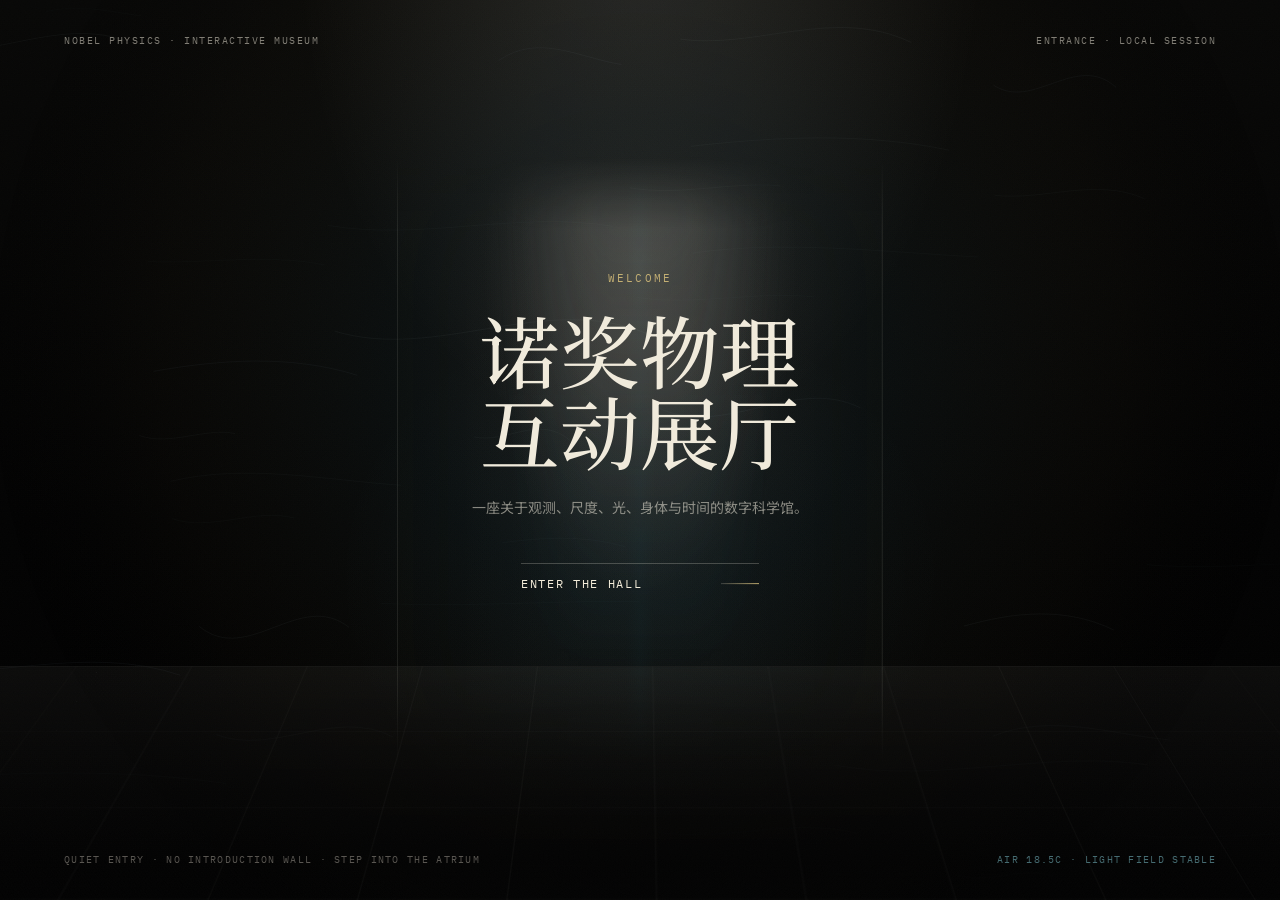
==== prototype/index.html @ 1309687f "Polish museum entrance and hall navigation" ====
<!doctype html>
<html lang="zh-CN">
<head>
  <meta charset="utf-8" />
  <meta name="viewport" content="width=device-width, initial-scale=1" />
  <title>诺奖物理互动展厅 · 入口</title>
  <link rel="icon" href="data:image/svg+xml,%3Csvg xmlns='http://www.w3.org/2000/svg' viewBox='0 0 64 64'%3E%3Crect width='64' height='64' fill='%23020202'/%3E%3Cpath d='M20 52V12h24v40' fill='none' stroke='%23d8c07a' stroke-width='3'/%3E%3Cpath d='M28 52V24h8v28' fill='none' stroke='%238fddea' stroke-width='2'/%3E%3C/svg%3E">
  <link rel="preconnect" href="https://fonts.googleapis.com">
  <link rel="preconnect" href="https://fonts.gstatic.com" crossorigin>
  <link href="https://fonts.googleapis.com/css2?family=IBM+Plex+Mono:wght@400;500;600&family=Noto+Serif+SC:wght@500;700&family=Noto+Sans+SC:wght@400;500;700&display=swap" rel="stylesheet">
  <style>
    :root {
      --bg: #020202;
      --ink: #f0eadb;
      --muted: rgba(240,234,219,.52);
      --gold: #d8c07a;
      --cyan: #8fddea;
      --mono: "IBM Plex Mono", monospace;
      --serif: "Noto Serif SC", serif;
      --sans: "Noto Sans SC", sans-serif;
    }
    * { box-sizing: border-box; }
    html, body { margin: 0; min-height: 100%; background: var(--bg); color: var(--ink); }
    body { font-family: var(--sans); overflow: hidden; }
    a { color: inherit; text-decoration: none; }
    .entrance {
      position: relative;
      width: 100vw;
      height: 100vh;
      min-width: 1024px;
      min-height: 680px;
      overflow: hidden;
      isolation: isolate;
      background:
        radial-gradient(ellipse at 50% -8%, rgba(238,233,220,.12), transparent 38%),
        radial-gradient(ellipse at 50% 64%, rgba(143,221,234,.045), transparent 34%),
        linear-gradient(180deg, #070706 0%, #020202 58%, #000 100%);
    }
    canvas {
      position: absolute;
      inset: 0;
      z-index: 1;
      width: 100%;
      height: 100%;
    }
    .architecture {
      position: absolute;
      inset: 0;
      z-index: 2;
      pointer-events: none;
      perspective: 1400px;
    }
    .threshold {
      position: absolute;
      left: 50%;
      top: 50%;
      width: min(38vw, 520px);
      height: min(68vh, 650px);
      transform: translate(-50%, -48%);
      border-left: 1px solid rgba(238,233,220,.12);
      border-right: 1px solid rgba(238,233,220,.12);
      background:
        linear-gradient(90deg, transparent, rgba(238,233,220,.018) 47%, rgba(143,221,234,.035) 50%, rgba(238,233,220,.018) 53%, transparent),
        radial-gradient(ellipse at 50% 18%, rgba(238,233,220,.13), transparent 46%);
      box-shadow:
        inset 0 0 120px rgba(238,233,220,.018),
        0 0 180px rgba(143,221,234,.040);
      mask-image: linear-gradient(180deg, transparent, #000 12%, #000 88%, transparent);
    }
    .threshold::before {
      content: "";
      position: absolute;
      left: 50%;
      top: 0;
      width: 38%;
      height: 100%;
      transform: translateX(-50%);
      background: linear-gradient(180deg, rgba(238,233,220,.14), rgba(143,221,234,.050) 46%, transparent 88%);
      filter: blur(32px);
      opacity: .76;
      animation: coolAir 7s ease-in-out infinite alternate;
    }
    .floor {
      position: absolute;
      left: -12vw;
      right: -12vw;
      bottom: -28vh;
      height: 54vh;
      transform: rotateX(68deg);
      transform-origin: 50% 0;
      border-top: 1px solid rgba(238,233,220,.07);
      background: linear-gradient(180deg, rgba(238,233,220,.045), rgba(2,2,2,.82) 62%);
    }
    .floor::before {
      content: "";
      position: absolute;
      inset: 0;
      background-image:
        linear-gradient(90deg, rgba(238,233,220,.04) 1px, transparent 1px),
        linear-gradient(rgba(238,233,220,.026) 1px, transparent 1px);
      background-size: 9vw 9vw;
      mask-image: linear-gradient(90deg, transparent, #000 24%, #000 76%, transparent);
    }
    .grain {
      position: absolute;
      inset: 0;
      z-index: 30;
      opacity: .07;
      pointer-events: none;
      mix-blend-mode: screen;
      background-image: url("data:image/svg+xml,%3Csvg xmlns='http://www.w3.org/2000/svg' width='180' height='180'%3E%3Cfilter id='n'%3E%3CfeTurbulence type='fractalNoise' baseFrequency='.82' numOctaves='3' stitchTiles='stitch'/%3E%3C/filter%3E%3Crect width='180' height='180' filter='url(%23n)' opacity='.25'/%3E%3C/svg%3E");
    }
    .topline {
      position: absolute;
      left: clamp(44px, 5vw, 84px);
      right: clamp(44px, 5vw, 84px);
      top: 34px;
      z-index: 8;
      display: flex;
      justify-content: space-between;
      color: rgba(240,234,219,.52);
      font-family: var(--mono);
      font-size: 10px;
      letter-spacing: .15em;
    }
    .identity {
      position: absolute;
      z-index: 8;
      left: 50%;
      top: 48%;
      width: min(680px, 58vw);
      transform: translate(-50%, -50%);
      text-align: center;
    }
    .kicker {
      color: rgba(216,192,122,.86);
      font-family: var(--mono);
      font-size: 11px;
      letter-spacing: .20em;
      margin-bottom: 24px;
    }
    h1 {
      margin: 0;
      font-family: var(--serif);
      font-weight: 500;
      font-size: clamp(52px, 6.2vw, 96px);
      line-height: 1.02;
      letter-spacing: .01em;
      text-wrap: pretty;
    }
    .identity p {
      width: min(420px, 100%);
      margin: 24px auto 0;
      color: rgba(240,234,219,.54);
      font-size: 14px;
      line-height: 1.85;
      text-wrap: pretty;
    }
    .enter {
      display: inline-grid;
      grid-template-columns: 1fr auto;
      align-items: center;
      gap: 20px;
      margin-top: 42px;
      padding: 12px 0 0;
      min-width: 238px;
      border-top: 1px solid rgba(238,233,220,.24);
      color: #f4edda;
      font-family: var(--mono);
      font-size: 12px;
      letter-spacing: .14em;
      text-align: left;
      transition: border-color .28s, transform .28s cubic-bezier(.16,1,.3,1), color .28s;
    }
    .enter i {
      width: 38px;
      height: 1px;
      background: linear-gradient(90deg, rgba(238,233,220,.20), rgba(216,192,122,.86));
      transform-origin: 100% 50%;
      transition: transform .28s cubic-bezier(.16,1,.3,1);
    }
    .enter:hover {
      color: #fff7df;
      border-color: rgba(216,192,122,.60);
      transform: translateY(-2px);
    }
    .enter:hover i { transform: scaleX(1.45); }
    .caption {
      position: absolute;
      left: clamp(44px, 5vw, 84px);
      bottom: 34px;
      z-index: 8;
      color: rgba(240,234,219,.36);
      font-family: var(--mono);
      font-size: 10px;
      letter-spacing: .13em;
    }
    .temperature {
      position: absolute;
      right: clamp(44px, 5vw, 84px);
      bottom: 34px;
      z-index: 8;
      color: rgba(143,221,234,.48);
      font-family: var(--mono);
      font-size: 10px;
      letter-spacing: .13em;
    }
    .veil {
      position: fixed;
      inset: 0;
      z-index: 100;
      pointer-events: none;
      opacity: 0;
      background: #000;
    }
    .veil.active { opacity: 1; animation: enterVeil .86s cubic-bezier(.76,0,.24,1) forwards; }
    .veil::before {
      content: "";
      position: absolute;
      left: 50%;
      top: 50%;
      width: min(24vw, 320px);
      height: 72vh;
      transform: translate(-50%, -50%) scaleX(.22);
      background: radial-gradient(ellipse at center, rgba(238,233,220,.34), rgba(143,221,234,.10) 42%, transparent 72%);
      filter: blur(18px);
      opacity: 0;
    }
    .veil.active::before { animation: doorOpen .82s cubic-bezier(.16,1,.3,1) forwards; }
    .entrance.is-leaving .identity,
    .entrance.is-leaving .topline,
    .entrance.is-leaving .caption,
    .entrance.is-leaving .temperature { opacity: 0; transition: opacity .52s ease; }
    .entrance.is-leaving .threshold { transform: translate(-50%, -48%) scale(1.08); transition: transform .86s cubic-bezier(.16,1,.3,1); }
    @keyframes coolAir {
      from { opacity: .46; transform: translateX(-50%) scaleX(.82); }
      to { opacity: .82; transform: translateX(-50%) scaleX(1.10); }
    }
    @keyframes doorOpen {
      0% { opacity: 0; transform: translate(-50%, -50%) scaleX(.18); }
      24% { opacity: .82; }
      100% { opacity: .38; transform: translate(-50%, -50%) scaleX(6); }
    }
    @keyframes enterVeil {
      0% { background: rgba(0,0,0,0); }
      68% { background: rgba(0,0,0,.22); }
      100% { background: rgba(0,0,0,1); }
    }
    @media (prefers-reduced-motion: reduce) {
      *, *::before, *::after { animation: none !important; transition: none !important; }
    }
  </style>
</head>
<body>
  <main class="entrance" id="entrance">
    <canvas id="airCanvas"></canvas>
    <div class="architecture" aria-hidden="true">
      <div class="threshold"></div>
      <div class="floor"></div>
    </div>
    <div class="grain"></div>
    <header class="topline">
      <span>NOBEL PHYSICS · INTERACTIVE MUSEUM</span>
      <span>ENTRANCE · LOCAL SESSION</span>
    </header>
    <section class="identity">
      <div class="kicker">WELCOME</div>
      <h1>诺奖物理<br>互动展厅</h1>
      <p>一座关于观测、尺度、光、身体与时间的数字科学馆。</p>
      <a class="enter" href="./hall.html" id="enterLink"><span>ENTER THE HALL</span><i></i></a>
    </section>
    <div class="caption">QUIET ENTRY · NO INTRODUCTION WALL · STEP INTO THE ATRIUM</div>
    <div class="temperature">AIR 18.5C · LIGHT FIELD STABLE</div>
    <div class="veil" id="veil" aria-hidden="true"></div>
  </main>

  <script>
    const entrance = document.getElementById("entrance");
    const canvas = document.getElementById("airCanvas");
    const ctx = canvas.getContext("2d");
    let width = 0;
    let height = 0;
    let mx = .5;
    let my = .5;
    const streams = Array.from({ length: 32 }, (_, i) => ({
      x: (i * 37 % 100) / 100,
      y: (i * 61 % 100) / 100,
      speed: .000014 + (i % 7) * .000004,
      length: 92 + (i % 9) * 26,
      bend: 10 + (i % 6) * 6,
      alpha: .014 + (i % 6) * .005
    }));
    function resize() {
      width = window.innerWidth;
      height = window.innerHeight;
      canvas.width = width;
      canvas.height = height;
    }
    function draw(now = 0) {
      ctx.clearRect(0, 0, width, height);
      const cx = width * (.50 + (mx - .5) * .012);
      const cy = height * (.40 + (my - .5) * .010);
      const glow = ctx.createRadialGradient(cx, cy, 20, cx, cy, Math.max(width, height) * .52);
      glow.addColorStop(0, "rgba(238,233,220,.11)");
      glow.addColorStop(.34, "rgba(143,221,234,.052)");
      glow.addColorStop(.72, "rgba(216,192,122,.020)");
      glow.addColorStop(1, "rgba(0,0,0,0)");
      ctx.fillStyle = glow;
      ctx.fillRect(0, 0, width, height);
      ctx.lineWidth = 1;
      for (const s of streams) {
        const drift = now * s.speed;
        const x = ((s.x + drift * .22 + Math.sin(drift * 3 + s.y * 8) * .018) % 1) * width;
        const y = (s.y + Math.sin(drift * 7 + s.x * 9) * .014) * height;
        ctx.strokeStyle = `rgba(194,230,232,${s.alpha})`;
        ctx.beginPath();
        ctx.moveTo(x - s.length * .52, y);
        ctx.bezierCurveTo(
          x - s.length * .18,
          y - Math.sin(drift * 8) * s.bend,
          x + s.length * .18,
          y + Math.cos(drift * 6) * s.bend,
          x + s.length * .52,
          y + Math.sin(drift * 5) * 4
        );
        ctx.stroke();
      }
      requestAnimationFrame(draw);
    }
    entrance.addEventListener("pointermove", (event) => {
      mx = event.clientX / window.innerWidth;
      my = event.clientY / window.innerHeight;
    });
    document.getElementById("enterLink").addEventListener("click", (event) => {
      event.preventDefault();
      entrance.classList.add("is-leaving");
      document.getElementById("veil").classList.add("active");
      sessionStorage.setItem("museumTransition", "soft");
      window.setTimeout(() => { window.location.href = "./hall.html"; }, 720);
    });
    window.addEventListener("resize", resize);
    resize();
    requestAnimationFrame(draw);
  </script>
</body>
</html>
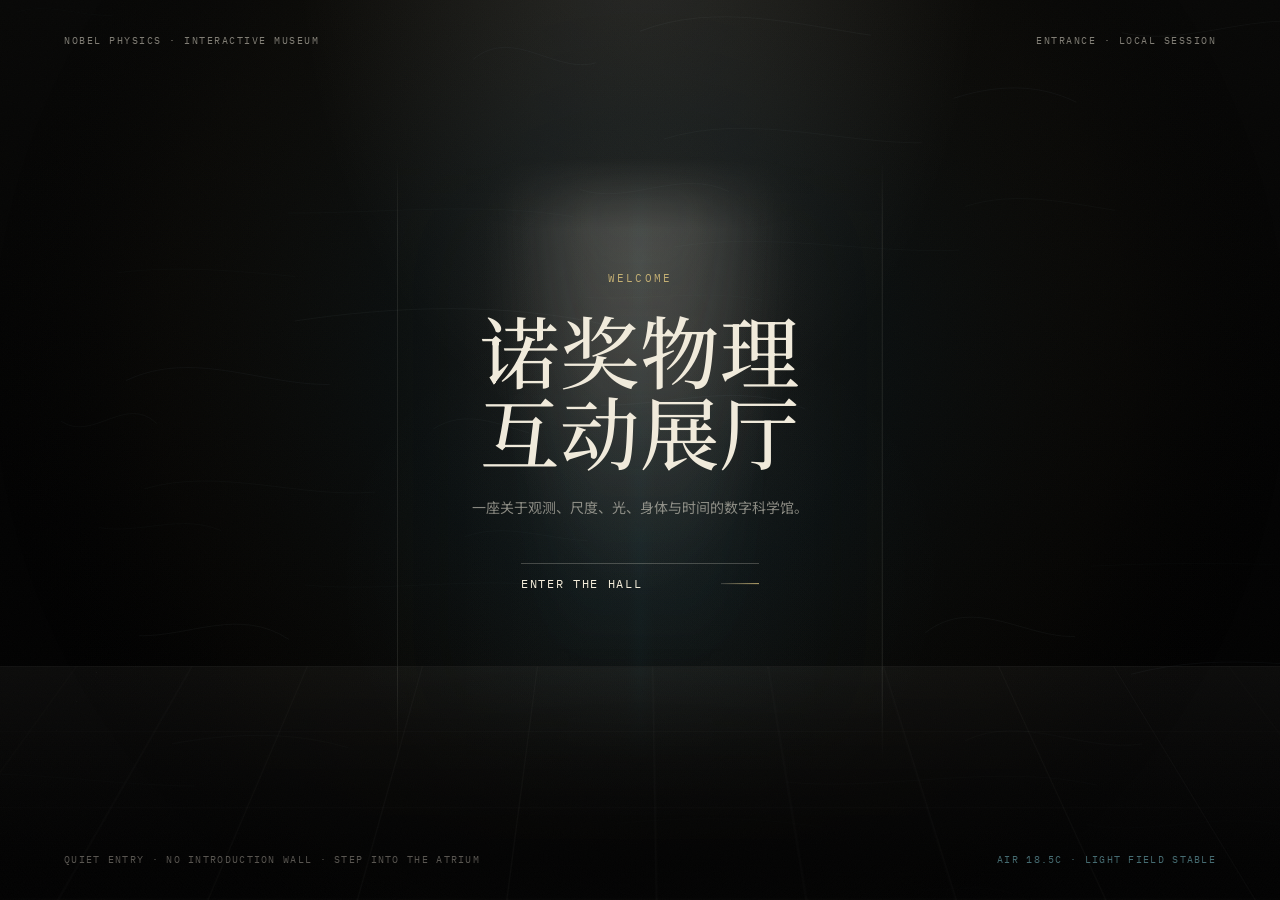
==== commit df7d9292: "Make ambient audio reliable from launcher" ====
--- a/prototype/index.html
+++ b/prototype/index.html
@@ -336,7 +336,7 @@
       entrance.classList.add("is-leaving");
       document.getElementById("veil").classList.add("active");
       sessionStorage.setItem("museumTransition", "soft");
-      window.setTimeout(() => { window.location.href = "./hall.html"; }, 720);
+      window.setTimeout(() => { window.location.href = `./hall.html${window.location.search || ""}`; }, 720);
     });
     window.addEventListener("resize", resize);
     resize();
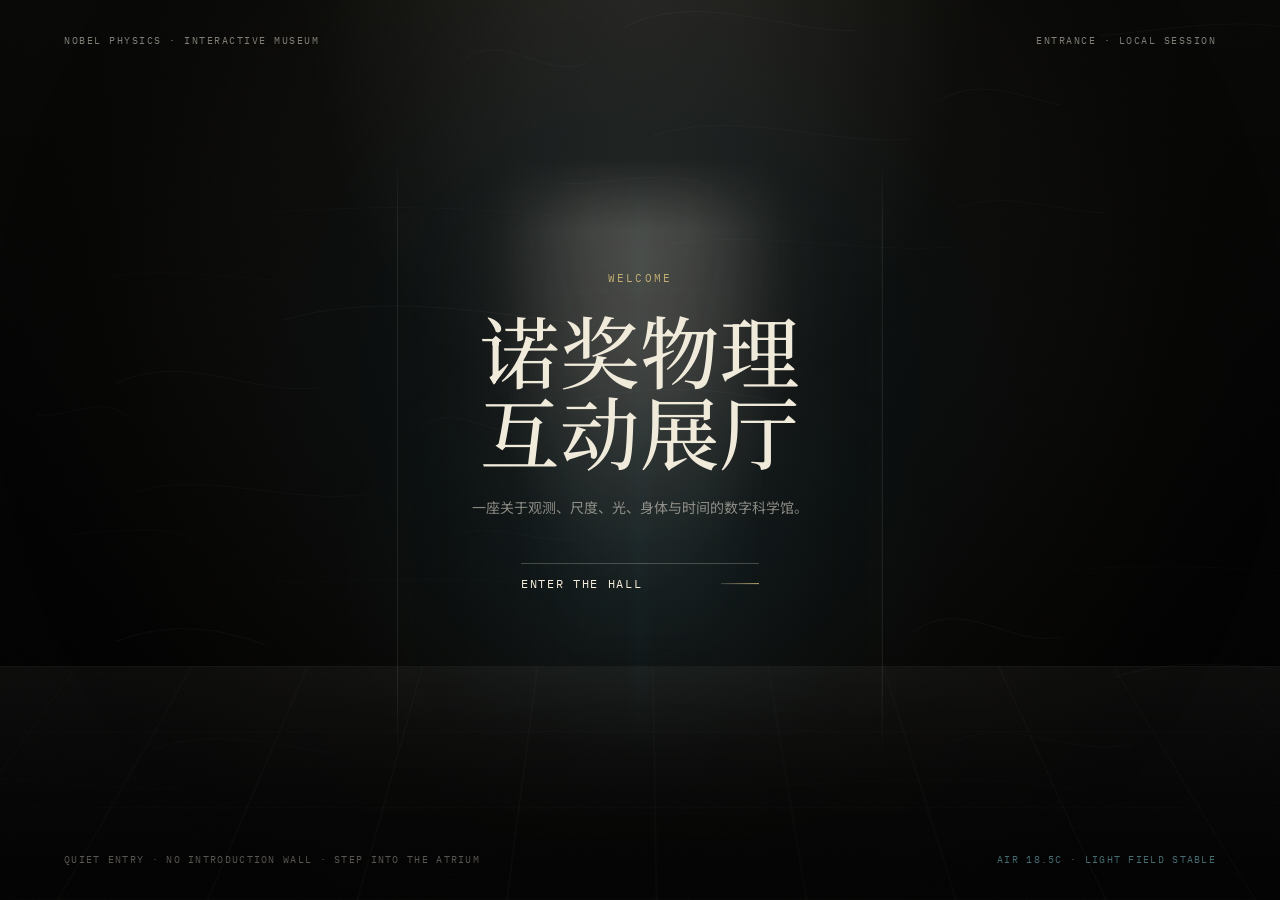
==== commit b69a9dd5: "Add mobile responsive layout (≤768px) + fix scale gallery tick labels mobile.css (new file, 311 line" ====
--- a/prototype/index.html
+++ b/prototype/index.html
@@ -250,6 +250,7 @@
       *, *::before, *::after { animation: none !important; transition: none !important; }
     }
   </style>
+  <link rel="stylesheet" href="./mobile.css" />
 </head>
 <body>
   <main class="entrance" id="entrance">
--- a/prototype/mobile.css
+++ b/prototype/mobile.css
@@ -0,0 +1,311 @@
+/*
+  mobile.css — Responsive overrides for screens ≤ 768px.
+  Included in every page via base.css @import or direct <link>.
+
+  Strategy: convert all absolute 3-column layouts (left title / center canvas / right controls)
+  into a single scrollable vertical column. Topline and navline stay fixed.
+  Each section gets generous padding to avoid overlapping with topline (62px) and navline (56px).
+*/
+
+@media (max-width: 768px) {
+
+  /* ── Global ──────────────────────────────────── */
+  html, body {
+    overflow-y: auto !important;
+    overflow-x: hidden !important;
+  }
+
+  /* Remove desktop min-width constraints */
+  .chamber, .test, .corridor, .gallery, .hall, .entrance {
+    min-width: 0 !important;
+    min-height: 0 !important;
+    height: auto !important;
+    min-height: 100svh !important;
+  }
+
+  /* Topline: smaller, stays fixed at top */
+  .topline {
+    left: 16px !important;
+    right: 16px !important;
+    top: 18px !important;
+    font-size: 10px !important;
+    letter-spacing: .10em !important;
+  }
+
+  /* Navline: stays fixed at bottom */
+  .navline {
+    left: 16px !important;
+    right: 16px !important;
+    bottom: 18px !important;
+    font-size: 9px !important;
+    letter-spacing: .10em !important;
+  }
+
+  /* ── index.html (Entrance) ───────────────────── */
+  .entrance { height: 100svh !important; min-height: 100svh !important; }
+  .entrance .sign {
+    top: auto !important;
+    bottom: 30vh !important;
+    left: 50% !important;
+    transform: translateX(-50%) !important;
+    text-align: center;
+  }
+  .entrance .enter-btn {
+    left: 50% !important;
+    bottom: 18vh !important;
+    transform: translateX(-50%) !important;
+  }
+
+  /* ── hall.html ───────────────────────────────── */
+  .hall {
+    display: flex;
+    flex-direction: column;
+    padding: 70px 0 64px;
+  }
+  .title {
+    position: relative !important;
+    left: auto !important; top: auto !important;
+    width: auto !important;
+    padding: 0 20px;
+    margin-bottom: 24px;
+  }
+  .title h1 { font-size: clamp(32px, 8vw, 48px) !important; }
+  .title p { font-size: 13px !important; margin-top: 12px !important; }
+  .directory {
+    position: relative !important;
+    right: auto !important; top: auto !important; bottom: auto !important;
+    width: auto !important;
+    margin: 0 16px;
+    grid-template-rows: repeat(7, auto) !important;
+  }
+  .entry {
+    padding: 14px 0 !important;
+    min-height: 52px !important;
+  }
+  .entry strong { font-size: 16px !important; }
+  .note {
+    position: relative !important;
+    left: auto !important; bottom: auto !important;
+    padding: 16px 20px 0;
+    font-size: 11px !important;
+  }
+
+  /* ── Shared gallery layout (quantum, imaging, time) ──── */
+  /* Title panel: top of page, compact */
+  .title-panel {
+    position: relative !important;
+    left: auto !important; top: auto !important;
+    width: auto !important;
+    padding: 72px 20px 16px;
+  }
+  .title-panel h1 { font-size: clamp(30px, 7vw, 44px) !important; }
+  .title-panel .subtitle { font-size: 13px !important; margin-top: 12px !important; }
+  .guide { margin-top: 16px !important; }
+  .guide ol { font-size: 12px !important; line-height: 1.9 !important; }
+
+  /* Central experiment / viewer: full-width, square-ish */
+  .experiment {
+    position: relative !important;
+    left: auto !important; top: auto !important;
+    width: calc(100vw - 32px) !important;
+    height: 52vw !important;
+    max-height: 320px !important;
+    transform: none !important;
+    margin: 0 auto 12px;
+  }
+  .viewer {
+    position: relative !important;
+    left: auto !important; top: auto !important;
+    width: calc(100vw - 32px) !important;
+    height: 56vw !important;
+    max-height: 320px !important;
+    transform: none !important;
+    margin: 0 auto 12px;
+  }
+
+  /* Controls panel: below canvas */
+  .controls {
+    position: relative !important;
+    right: auto !important; top: auto !important;
+    width: auto !important;
+    padding: 0 20px 20px;
+  }
+  .controls-label { display: none; }
+
+  /* Inscription: hidden on mobile (too cramped) */
+  .inscription { display: none !important; }
+
+  /* ── quantum-gallery.html ────────────────────── */
+  #quantumCanvas { width: 100% !important; height: 100% !important; }
+  .detector { display: none !important; }
+
+  /* ── imaging-gallery.html ────────────────────── */
+  .viewer-mask {
+    width: 100% !important;
+    height: 100% !important;
+  }
+  .submode-row { grid-template-columns: repeat(3, 1fr) !important; }
+
+  /* ── time-resonance-gallery.html ─────────────── */
+  #timeCanvas { width: 100% !important; height: 100% !important; }
+
+  /* ── scale-gallery.html ──────────────────────── */
+  .gallery {
+    display: flex;
+    flex-direction: column;
+    padding-top: 62px;
+    padding-bottom: 64px;
+  }
+  .lens-shell {
+    position: relative !important;
+    left: auto !important; top: auto !important;
+    width: calc(100vw - 32px) !important;
+    height: 56vw !important;
+    max-height: 320px !important;
+    transform: none !important;
+    margin: 0 auto;
+  }
+  #scaleCanvas { width: 100% !important; height: 100% !important; }
+  .readout {
+    position: relative !important;
+    left: auto !important; top: auto !important; right: auto !important;
+    width: auto !important;
+    padding: 16px 20px 0;
+    max-width: 100%;
+  }
+  .controls.gallery-controls, section.controls {
+    position: relative !important;
+    right: auto !important; top: auto !important;
+    width: auto !important;
+    padding: 0 20px 16px;
+  }
+  .ticks { display: none !important; }
+  .measure { display: none !important; }
+  .title {
+    position: relative !important;
+    left: auto !important; top: auto !important;
+    width: auto !important;
+    padding: 0 20px 0;
+  }
+  .gesture-button { width: 100% !important; margin-top: 12px !important; }
+
+  /* ── physicist-corridor.html ─────────────────── */
+  .corridor {
+    display: flex;
+    flex-direction: column;
+    padding-top: 62px;
+    padding-bottom: 64px;
+    overflow-y: auto !important;
+    min-height: 100svh !important;
+  }
+  .intro {
+    position: relative !important;
+    left: auto !important; top: auto !important;
+    width: auto !important;
+    padding: 0 20px 16px;
+  }
+  .intro h1 { font-size: clamp(28px, 7vw, 40px) !important; }
+  .rail-wrap {
+    position: relative !important;
+    left: auto !important; right: auto !important;
+    top: auto !important; bottom: auto !important;
+    height: 48vw !important;
+    max-height: 260px !important;
+    margin: 0 0 16px;
+  }
+  .portrait { transform: translateX(calc(var(--distance, 0) * 70vw)) translateY(10px) scale(.66) !important; }
+  .portrait.active { transform: translateX(0) translateY(-6px) scale(1) !important; }
+  .portrait.active { width: clamp(130px, 32vw, 190px) !important; }
+  .detail {
+    position: relative !important;
+    right: auto !important; top: auto !important;
+    width: auto !important;
+    max-height: none !important;
+    margin: 0 20px;
+    padding: 16px 0 0;
+    background: transparent !important;
+    box-shadow: none !important;
+  }
+  .detail h2 { font-size: 26px !important; }
+  .detail p { font-size: 13px !important; }
+  .controls.corridor-controls {
+    position: relative !important;
+    left: auto !important; bottom: auto !important;
+    padding: 12px 20px 0;
+  }
+
+  /* ── physicist-test.html ─────────────────────── */
+  .test {
+    display: flex;
+    flex-direction: column;
+    padding-top: 62px;
+    padding-bottom: 64px;
+    overflow-y: auto !important;
+    min-height: 100svh !important;
+  }
+  .stage {
+    position: relative !important;
+    left: auto !important; top: auto !important; bottom: auto !important;
+    width: auto !important;
+    padding: 0 20px;
+  }
+  .stage h1 { font-size: clamp(36px, 8vw, 52px) !important; }
+  .stage h2 { font-size: clamp(22px, 5.5vw, 32px) !important; }
+  .stage.question-mode {
+    grid-template-rows: auto auto 1fr !important;
+    bottom: auto !important;
+    min-height: calc(100svh - 130px) !important;
+  }
+  .panel {
+    position: relative !important;
+    right: auto !important; top: auto !important;
+    width: auto !important;
+    margin: 0 20px;
+    padding: 16px 0 0;
+  }
+  .result-view {
+    padding: 0 20px !important;
+  }
+  .loading { border-radius: 0 !important; }
+
+  /* ── light-micro-gallery.html ────────────────── */
+  .chamber.light-chamber {
+    display: flex;
+    flex-direction: column;
+    padding-top: 62px;
+    padding-bottom: 64px;
+    overflow-y: auto !important;
+  }
+  .stage.bill-stage {
+    position: relative !important;
+    left: auto !important; top: auto !important;
+    width: auto !important; height: auto !important;
+    transform: none !important;
+    margin: 0 16px 16px;
+  }
+  .bill-rig {
+    width: calc(100vw - 48px) !important;
+    margin: 0 auto !important;
+    transform: rotateX(20deg) rotateZ(-2deg) !important;
+  }
+
+  /* ── Ambient disc button: stay fixed top-right on mobile ── */
+  .ambient-audio {
+    left: auto !important;
+    right: 18px !important;
+    top: 16px !important;
+  }
+  .ambient-hint {
+    left: auto !important;
+    right: 60px !important;
+    top: 22px !important;
+    font-size: 9px !important;
+    line-height: 32px !important;
+  }
+
+  /* ── Room decorative layers: hide on mobile for performance ── */
+  .room, .grain, .ambient-glow { display: none !important; }
+
+  /* ── Portal transition ───────────────────────── */
+  .portal-transition { display: none !important; }
+}
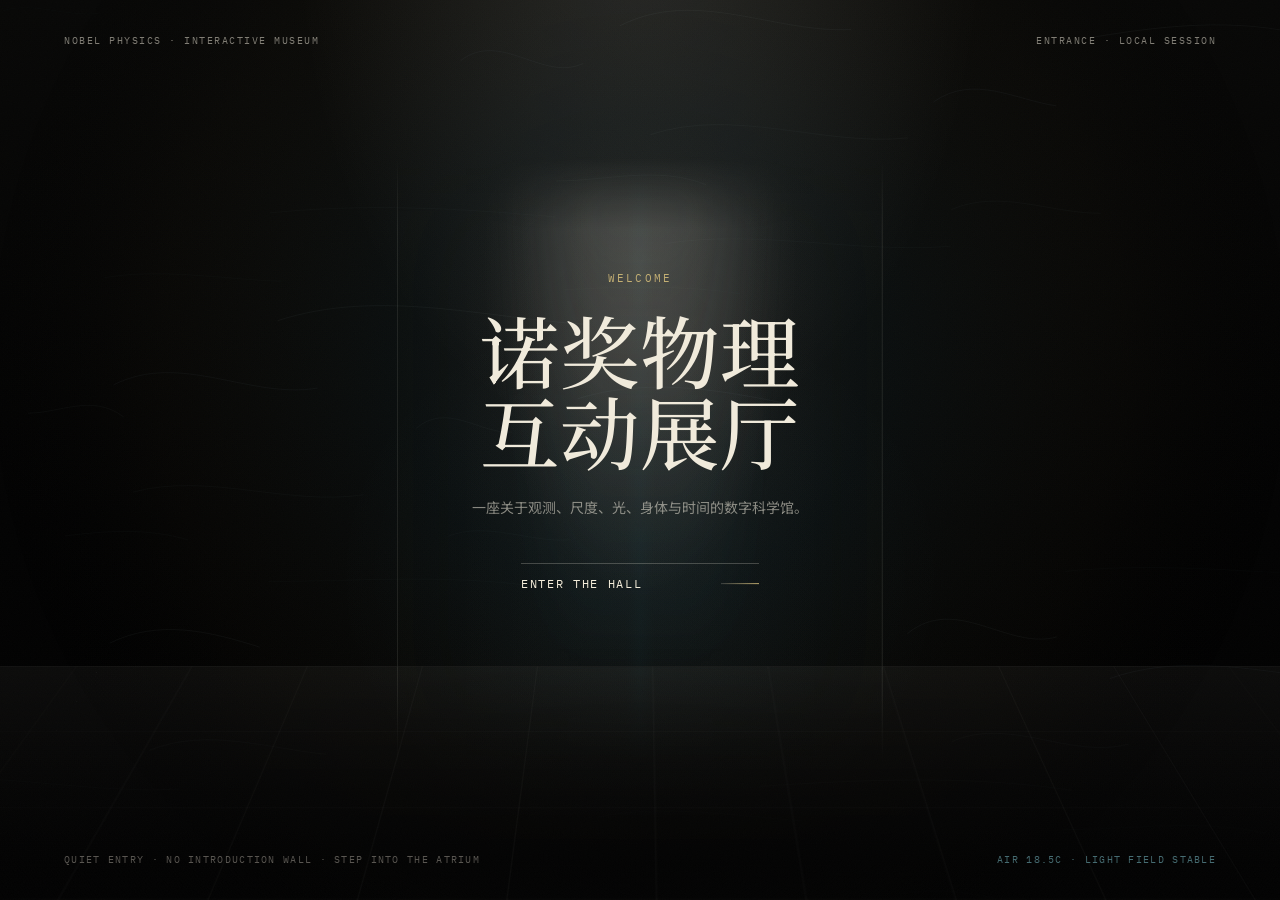
==== commit bd812b26: "Add transition-nav.js to index/hall/scale; add navline to corridor" ====
--- a/prototype/index.html
+++ b/prototype/index.html
@@ -343,5 +343,6 @@
     resize();
     requestAnimationFrame(draw);
   </script>
+  <script src="./transition-nav.js"></script>
 </body>
 </html>
--- a/prototype/mobile.css
+++ b/prototype/mobile.css
@@ -62,28 +62,28 @@
     flex-direction: column;
     padding: 70px 0 64px;
   }
-  .title {
+  .hall .title {
     position: relative !important;
     left: auto !important; top: auto !important;
     width: auto !important;
     padding: 0 20px;
     margin-bottom: 24px;
   }
-  .title h1 { font-size: clamp(32px, 8vw, 48px) !important; }
-  .title p { font-size: 13px !important; margin-top: 12px !important; }
-  .directory {
+  .hall .title h1 { font-size: clamp(32px, 8vw, 48px) !important; }
+  .hall .title p { font-size: 13px !important; margin-top: 12px !important; }
+  .hall .directory {
     position: relative !important;
     right: auto !important; top: auto !important; bottom: auto !important;
     width: auto !important;
     margin: 0 16px;
     grid-template-rows: repeat(7, auto) !important;
   }
-  .entry {
+  .hall .entry {
     padding: 14px 0 !important;
     min-height: 52px !important;
   }
-  .entry strong { font-size: 16px !important; }
-  .note {
+  .hall .entry strong { font-size: 16px !important; }
+  .hall .note {
     position: relative !important;
     left: auto !important; bottom: auto !important;
     padding: 16px 20px 0;
@@ -198,14 +198,14 @@
     overflow-y: auto !important;
     min-height: 100svh !important;
   }
-  .intro {
+  .corridor .intro {
     position: relative !important;
     left: auto !important; top: auto !important;
     width: auto !important;
     padding: 0 20px 16px;
   }
-  .intro h1 { font-size: clamp(28px, 7vw, 40px) !important; }
-  .rail-wrap {
+  .corridor .intro h1 { font-size: clamp(28px, 7vw, 40px) !important; }
+  .corridor .rail-wrap {
     position: relative !important;
     left: auto !important; right: auto !important;
     top: auto !important; bottom: auto !important;
@@ -213,10 +213,9 @@
     max-height: 260px !important;
     margin: 0 0 16px;
   }
-  .portrait { transform: translateX(calc(var(--distance, 0) * 70vw)) translateY(10px) scale(.66) !important; }
-  .portrait.active { transform: translateX(0) translateY(-6px) scale(1) !important; }
-  .portrait.active { width: clamp(130px, 32vw, 190px) !important; }
-  .detail {
+  .corridor .portrait { transform: translateX(calc(var(--distance, 0) * 70vw)) translateY(10px) scale(.66) !important; width: 80px !important; }
+  .corridor .portrait.active { transform: translateX(0) translateY(-6px) scale(1) !important; width: clamp(130px, 32vw, 190px) !important; }
+  .corridor .detail {
     position: relative !important;
     right: auto !important; top: auto !important;
     width: auto !important;
@@ -226,9 +225,9 @@
     background: transparent !important;
     box-shadow: none !important;
   }
-  .detail h2 { font-size: 26px !important; }
-  .detail p { font-size: 13px !important; }
-  .controls.corridor-controls {
+  .corridor .detail h2 { font-size: 26px !important; }
+  .corridor .detail p { font-size: 13px !important; }
+  .corridor .controls {
     position: relative !important;
     left: auto !important; bottom: auto !important;
     padding: 12px 20px 0;
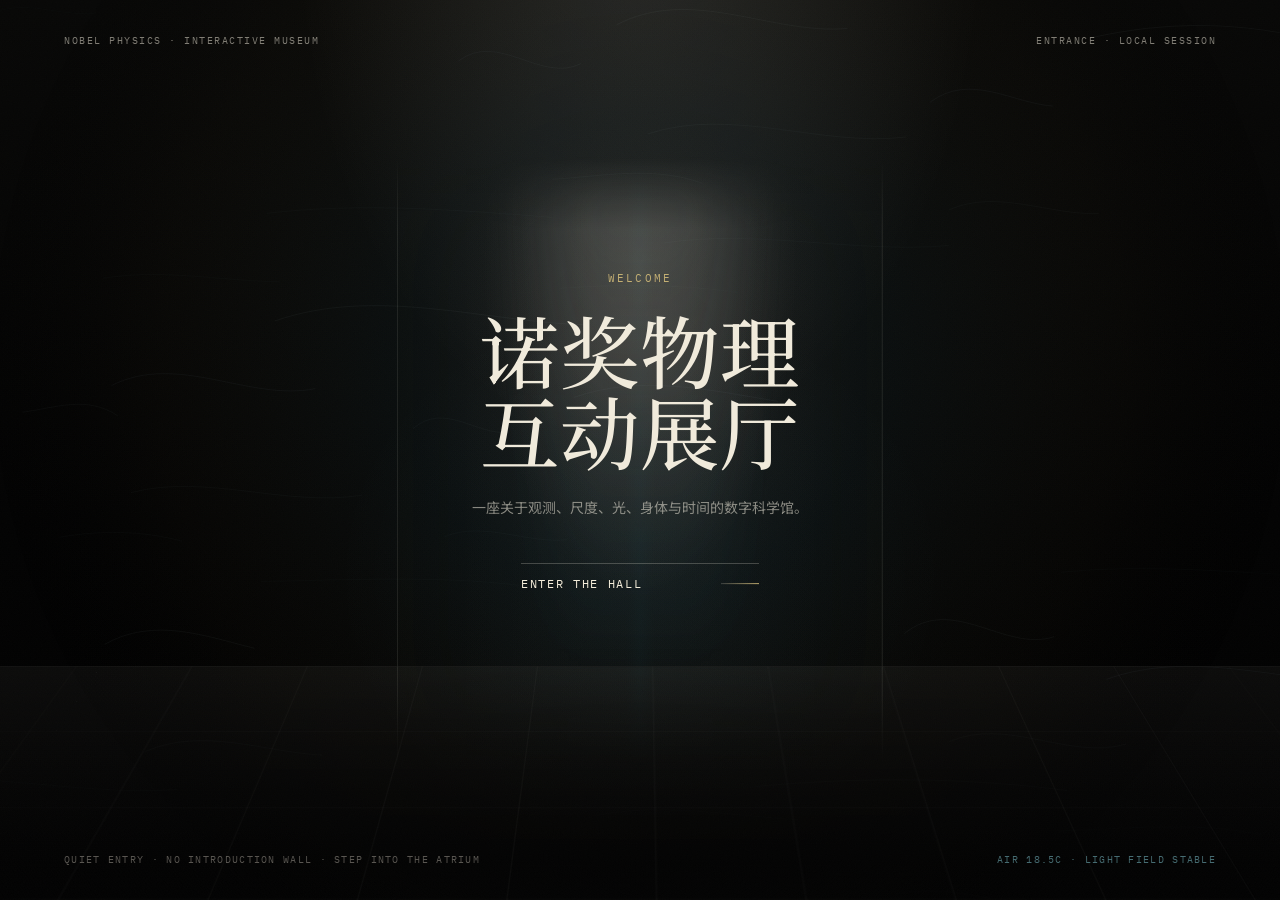
==== commit 6ea8f204: "2024-06-29 bugfix" ====
--- a/prototype/index.html
+++ b/prototype/index.html
@@ -343,6 +343,5 @@
     resize();
     requestAnimationFrame(draw);
   </script>
-  <script src="./transition-nav.js"></script>
 </body>
 </html>
--- a/prototype/mobile.css
+++ b/prototype/mobile.css
@@ -62,28 +62,28 @@
     flex-direction: column;
     padding: 70px 0 64px;
   }
-  .hall .title {
+  .title {
     position: relative !important;
     left: auto !important; top: auto !important;
     width: auto !important;
     padding: 0 20px;
     margin-bottom: 24px;
   }
-  .hall .title h1 { font-size: clamp(32px, 8vw, 48px) !important; }
-  .hall .title p { font-size: 13px !important; margin-top: 12px !important; }
-  .hall .directory {
+  .title h1 { font-size: clamp(32px, 8vw, 48px) !important; }
+  .title p { font-size: 13px !important; margin-top: 12px !important; }
+  .directory {
     position: relative !important;
     right: auto !important; top: auto !important; bottom: auto !important;
     width: auto !important;
     margin: 0 16px;
     grid-template-rows: repeat(7, auto) !important;
   }
-  .hall .entry {
+  .entry {
     padding: 14px 0 !important;
     min-height: 52px !important;
   }
-  .hall .entry strong { font-size: 16px !important; }
-  .hall .note {
+  .entry strong { font-size: 16px !important; }
+  .note {
     position: relative !important;
     left: auto !important; bottom: auto !important;
     padding: 16px 20px 0;
@@ -198,14 +198,14 @@
     overflow-y: auto !important;
     min-height: 100svh !important;
   }
-  .corridor .intro {
+  .intro {
     position: relative !important;
     left: auto !important; top: auto !important;
     width: auto !important;
     padding: 0 20px 16px;
   }
-  .corridor .intro h1 { font-size: clamp(28px, 7vw, 40px) !important; }
-  .corridor .rail-wrap {
+  .intro h1 { font-size: clamp(28px, 7vw, 40px) !important; }
+  .rail-wrap {
     position: relative !important;
     left: auto !important; right: auto !important;
     top: auto !important; bottom: auto !important;
@@ -213,9 +213,10 @@
     max-height: 260px !important;
     margin: 0 0 16px;
   }
-  .corridor .portrait { transform: translateX(calc(var(--distance, 0) * 70vw)) translateY(10px) scale(.66) !important; width: 80px !important; }
-  .corridor .portrait.active { transform: translateX(0) translateY(-6px) scale(1) !important; width: clamp(130px, 32vw, 190px) !important; }
-  .corridor .detail {
+  .portrait { transform: translateX(calc(var(--distance, 0) * 70vw)) translateY(10px) scale(.66) !important; }
+  .portrait.active { transform: translateX(0) translateY(-6px) scale(1) !important; }
+  .portrait.active { width: clamp(130px, 32vw, 190px) !important; }
+  .detail {
     position: relative !important;
     right: auto !important; top: auto !important;
     width: auto !important;
@@ -225,9 +226,9 @@
     background: transparent !important;
     box-shadow: none !important;
   }
-  .corridor .detail h2 { font-size: 26px !important; }
-  .corridor .detail p { font-size: 13px !important; }
-  .corridor .controls {
+  .detail h2 { font-size: 26px !important; }
+  .detail p { font-size: 13px !important; }
+  .controls.corridor-controls {
     position: relative !important;
     left: auto !important; bottom: auto !important;
     padding: 12px 20px 0;
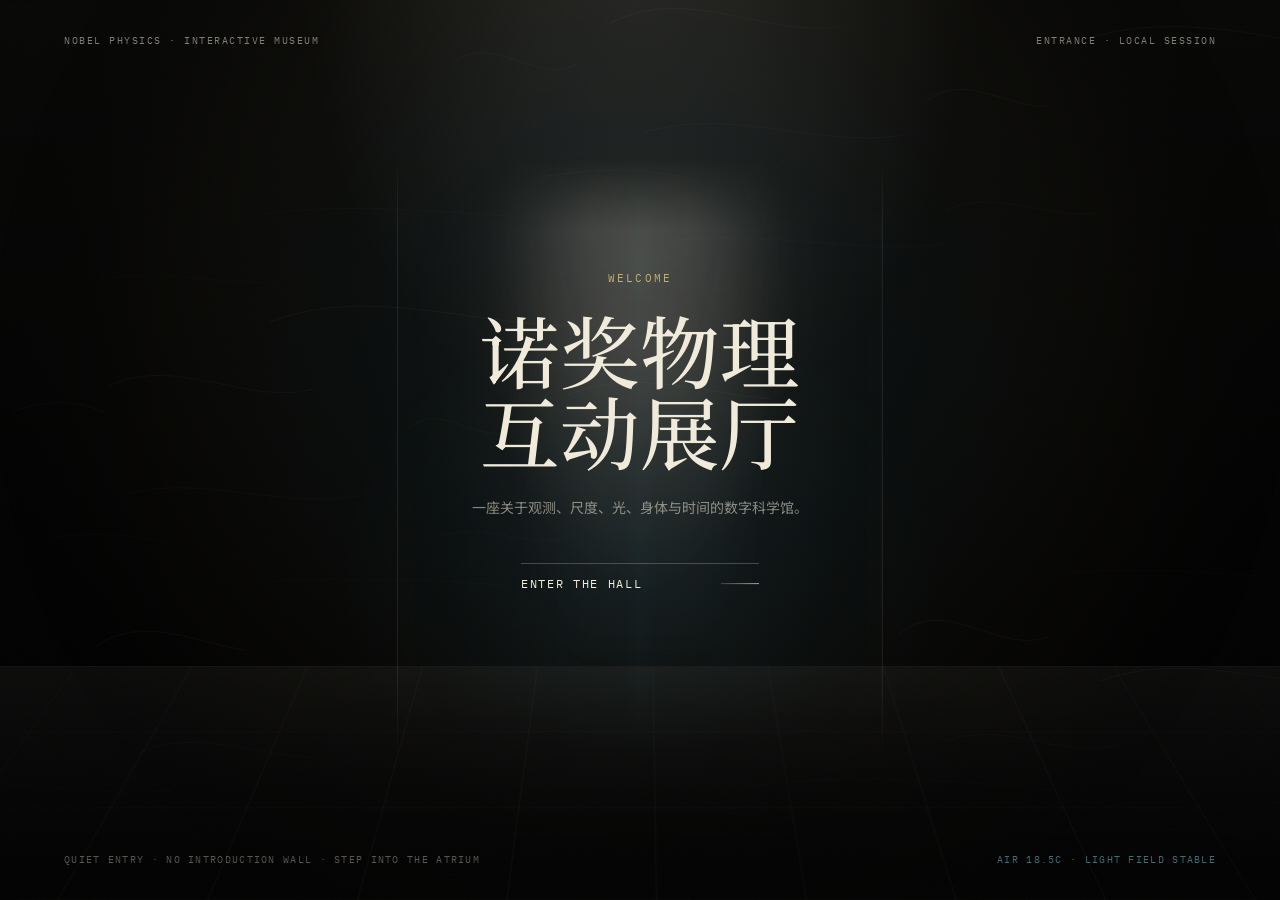
==== commit ef2b91f0: "Force redeploy" ====
--- a/prototype/index.html
+++ b/prototype/index.html
@@ -344,4 +344,5 @@
     requestAnimationFrame(draw);
   </script>
 </body>
+<!-- build:1782757118 -->
 </html>
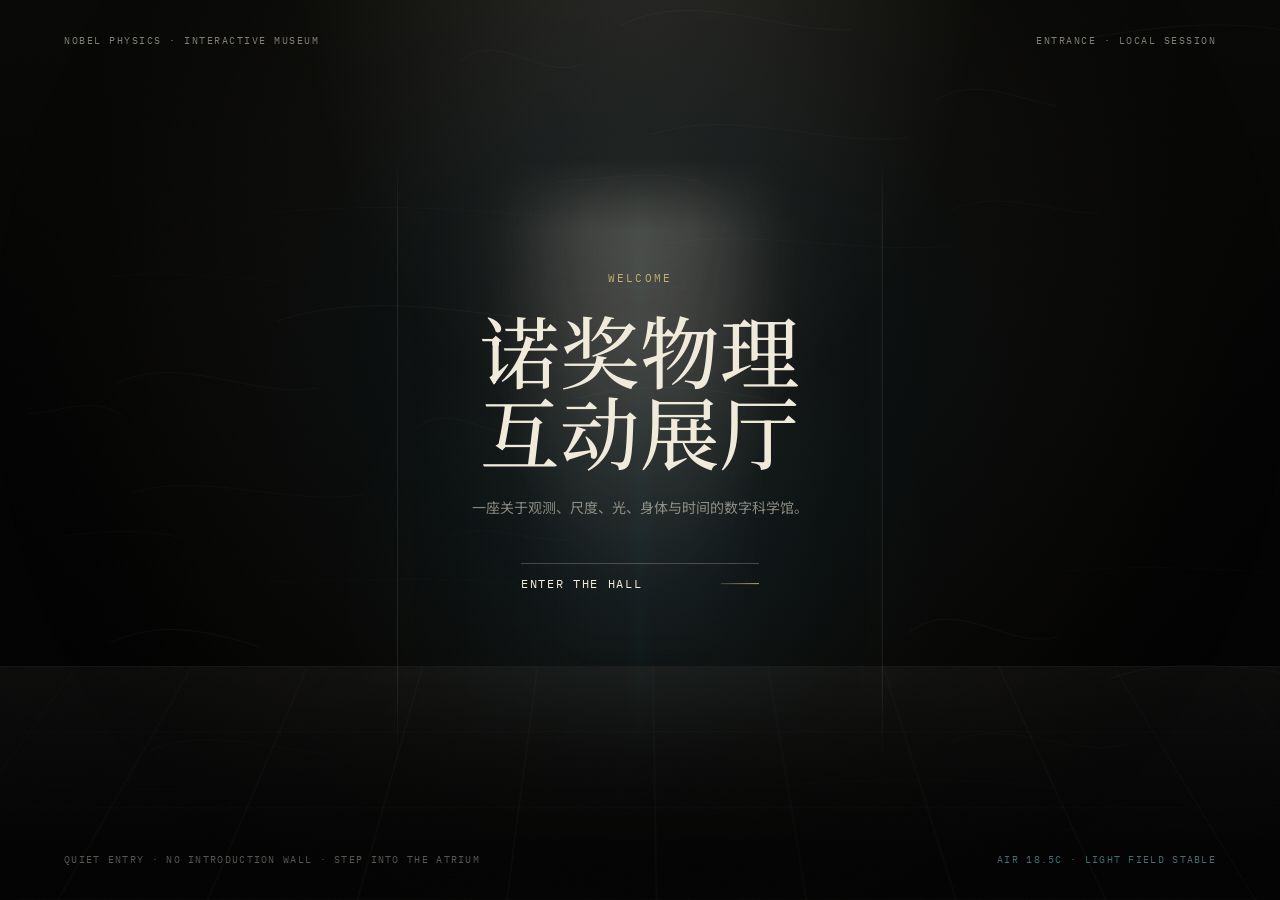
==== commit 69855517: "Remove stale build marker" ====
--- a/prototype/index.html
+++ b/prototype/index.html
@@ -344,5 +344,4 @@
     requestAnimationFrame(draw);
   </script>
 </body>
-<!-- build:1782757118 -->
 </html>
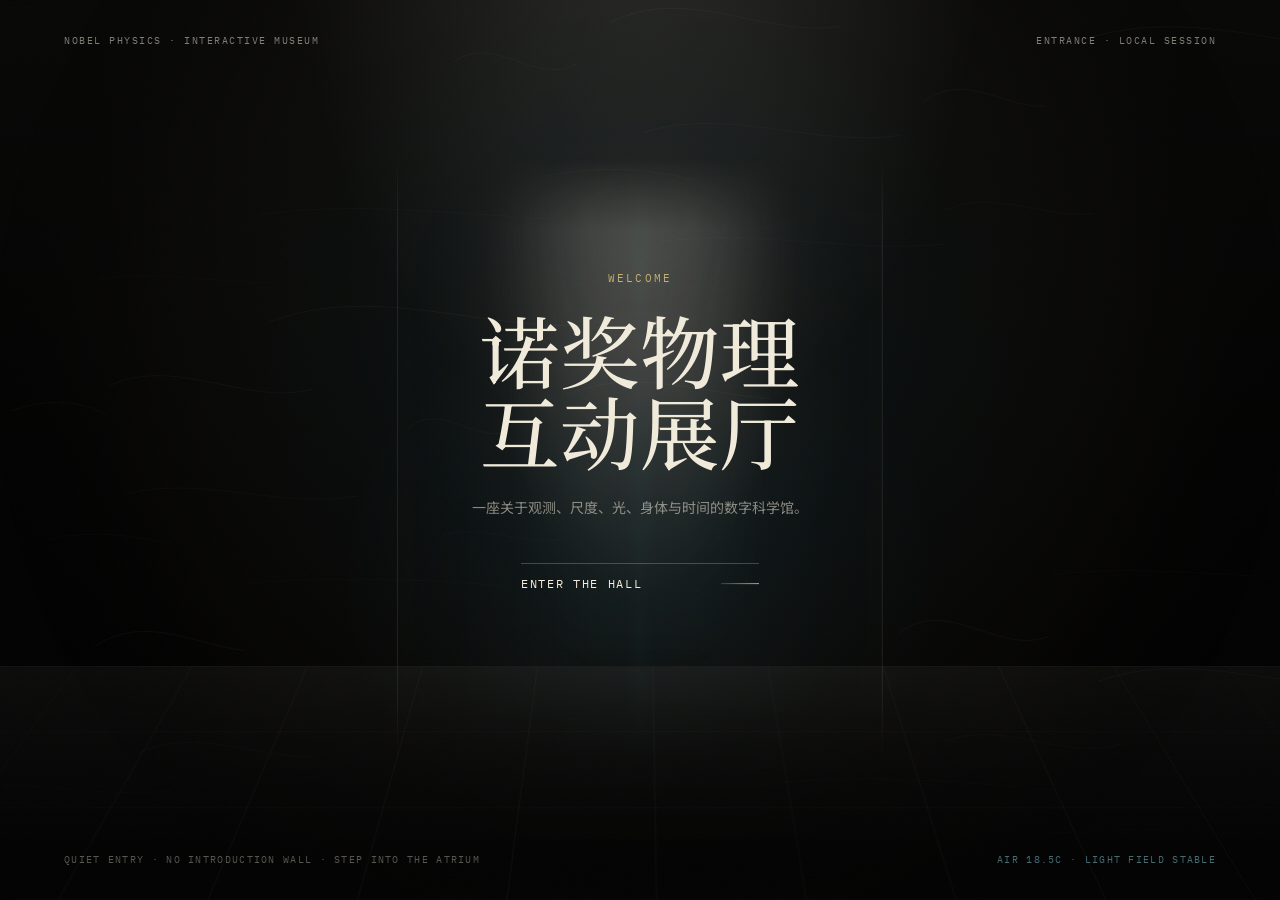
==== commit a8f5e544: "Fix mobile light microscope and audio dock placement" ====
--- a/prototype/index.html
+++ b/prototype/index.html
@@ -250,7 +250,7 @@
       *, *::before, *::after { animation: none !important; transition: none !important; }
     }
   </style>
-  <link rel="stylesheet" href="./mobile.css" />
+  <link rel="stylesheet" href="./mobile.css?v=20260630-mobile7" />
 </head>
 <body>
   <main class="entrance" id="entrance">
--- a/prototype/mobile.css
+++ b/prototype/mobile.css
@@ -193,45 +193,151 @@
   .corridor {
     display: flex;
     flex-direction: column;
-    padding-top: 62px;
-    padding-bottom: 64px;
+    padding: 58px 0 28px;
     overflow-y: auto !important;
+    overflow-x: hidden !important;
     min-height: 100svh !important;
+    gap: 14px;
   }
   .intro {
     position: relative !important;
     left: auto !important; top: auto !important;
     width: auto !important;
-    padding: 0 20px 16px;
-  }
-  .intro h1 { font-size: clamp(28px, 7vw, 40px) !important; }
+    padding: 0 18px 0;
+  }
+  .intro .kicker {
+    margin-bottom: 12px !important;
+    font-size: 10px !important;
+  }
+  .intro h1 {
+    font-size: clamp(30px, 8vw, 42px) !important;
+    line-height: 1.02 !important;
+  }
+  .intro p {
+    margin-top: 12px !important;
+    font-size: 12px !important;
+    line-height: 1.68 !important;
+  }
+  .progress-panel {
+    margin-top: 14px !important;
+    padding-top: 10px !important;
+    font-size: 10px !important;
+  }
+  .progress-panel .hint {
+    margin-top: 8px !important;
+    font-size: 11px !important;
+    line-height: 1.55 !important;
+  }
   .rail-wrap {
     position: relative !important;
     left: auto !important; right: auto !important;
     top: auto !important; bottom: auto !important;
-    height: 48vw !important;
-    max-height: 260px !important;
-    margin: 0 0 16px;
-  }
-  .portrait { transform: translateX(calc(var(--distance, 0) * 70vw)) translateY(10px) scale(.66) !important; }
-  .portrait.active { transform: translateX(0) translateY(-6px) scale(1) !important; }
-  .portrait.active { width: clamp(130px, 32vw, 190px) !important; }
+    height: clamp(258px, 72vw, 332px) !important;
+    max-height: none !important;
+    margin: 4px 0 0 !important;
+    overflow: visible !important;
+    mask-image: linear-gradient(90deg, transparent 0, #000 20%, #000 80%, transparent 100%) !important;
+  }
+  .portrait {
+    width: clamp(104px, 28vw, 138px) !important;
+    transform: translateX(calc(var(--distance, 0) * 58vw)) translateY(28px) scale(.62) !important;
+  }
+  .portrait.active {
+    width: clamp(168px, 46vw, 218px) !important;
+    transform: translateX(0) translateY(10px) scale(1) !important;
+  }
+  .portrait.near {
+    opacity: .36 !important;
+  }
+  .photo {
+    height: clamp(220px, 58vw, 284px) !important;
+    outline-offset: 5px !important;
+    box-shadow:
+      0 24px 58px rgba(0,0,0,.48),
+      0 0 0 7px rgba(8,8,7,.72),
+      0 0 0 8px rgba(216,192,122,.10),
+      inset 0 0 58px rgba(255,255,255,.025) !important;
+  }
+  .photo img {
+    object-fit: contain !important;
+    object-position: 50% 50% !important;
+    transform: none !important;
+    background: #050505 !important;
+  }
+  .portrait small,
+  .portrait strong,
+  .photo-credit {
+    text-align: center !important;
+  }
   .detail {
     position: relative !important;
     right: auto !important; top: auto !important;
     width: auto !important;
     max-height: none !important;
-    margin: 0 20px;
-    padding: 16px 0 0;
+    margin: 0 18px;
+    padding: 14px 0 0;
     background: transparent !important;
     box-shadow: none !important;
   }
-  .detail h2 { font-size: 26px !important; }
-  .detail p { font-size: 13px !important; }
-  .controls.corridor-controls {
+  .detail .tag {
+    font-size: 9px !important;
+    margin-bottom: 9px !important;
+  }
+  .detail h2 {
+    font-size: clamp(26px, 7vw, 34px) !important;
+    line-height: 1.1 !important;
+  }
+  .detail p {
+    font-size: 12px !important;
+    line-height: 1.68 !important;
+  }
+  .bio-meta {
+    grid-template-columns: 1fr !important;
+    gap: 8px !important;
+    margin-top: 14px !important;
+    padding-top: 12px !important;
+  }
+  .relic {
+    margin-top: 12px !important;
+    padding-top: 12px !important;
+  }
+  .relic.unlocked {
+    grid-template-columns: 54px 1fr !important;
+    gap: 12px !important;
+  }
+  .totem {
+    width: 52px !important;
+    height: 52px !important;
+  }
+  .chips {
+    margin-top: 12px !important;
+  }
+  .corridor > .controls {
     position: relative !important;
     left: auto !important; bottom: auto !important;
-    padding: 12px 20px 0;
+    display: grid !important;
+    grid-template-columns: repeat(2, minmax(0, 1fr)) !important;
+    gap: 12px 18px !important;
+    padding: 4px 18px 0 !important;
+  }
+  .corridor > .controls button,
+  .corridor > .controls a {
+    width: auto !important;
+    min-height: 36px !important;
+    font-size: 10px !important;
+    letter-spacing: .12em !important;
+  }
+  .next-gallery {
+    position: relative !important;
+    right: auto !important; bottom: auto !important;
+    width: auto !important;
+    display: block !important;
+    margin: 18px 18px 42px !important;
+    padding-top: 10px !important;
+    text-align: left !important;
+    font-size: 10px !important;
+    letter-spacing: .12em !important;
+    clear: both !important;
   }
 
   /* ── physicist-test.html ─────────────────────── */
@@ -286,21 +392,10 @@
   .bill-rig {
     width: calc(100vw - 48px) !important;
     margin: 0 auto !important;
-    transform: rotateX(20deg) rotateZ(-2deg) !important;
-  }
-
-  /* ── Ambient disc button: stay fixed top-right on mobile ── */
-  .ambient-audio {
-    left: auto !important;
-    right: 18px !important;
-    top: 16px !important;
-  }
-  .ambient-hint {
-    left: auto !important;
-    right: 60px !important;
-    top: 22px !important;
-    font-size: 9px !important;
-    line-height: 32px !important;
+    --rig-rotate-x: 10deg;
+    --rig-rotate-y: 0deg;
+    --rig-rotate-z: -1deg;
+    --rig-scale: .96;
   }
 
   /* ── Room decorative layers: hide on mobile for performance ── */
@@ -308,4 +403,264 @@
 
   /* ── Portal transition ───────────────────────── */
   .portal-transition { display: none !important; }
+
+  /* ── Mobile refinement pass: atlas + exhibit rooms ── */
+  .test,
+  .chamber:not(.light-chamber),
+  .chamber.light-chamber,
+  .corridor {
+    width: 100% !important;
+    min-height: 100svh !important;
+    height: auto !important;
+  }
+
+  .test .topline span,
+  .corridor .topline span,
+  .chamber .topline span {
+    max-width: 52vw;
+    overflow: hidden;
+    text-overflow: ellipsis;
+    white-space: nowrap;
+    text-align: right;
+  }
+
+  /* Test room: make intro/questions readable instead of one-screen cramped. */
+  .test {
+    gap: 16px;
+  }
+  .test .stage {
+    padding: 0 18px !important;
+  }
+  .test .stage h1 {
+    font-size: clamp(34px, 10vw, 46px) !important;
+    line-height: 1.04 !important;
+  }
+  .test .lead,
+  .test .question-text {
+    font-size: 13px !important;
+    line-height: 1.72 !important;
+  }
+  .test .stage.question-mode {
+    display: block !important;
+    min-height: 0 !important;
+  }
+  .test .question-title {
+    font-size: clamp(22px, 6.4vw, 30px) !important;
+    line-height: 1.24 !important;
+    margin: 8px 0 14px !important;
+  }
+  .test .answers {
+    display: grid !important;
+    grid-template-columns: 1fr !important;
+    gap: 10px !important;
+  }
+  .test .answer {
+    min-height: 0 !important;
+    padding: 13px 0 !important;
+  }
+  .test .answer span {
+    font-size: 13px !important;
+    line-height: 1.62 !important;
+  }
+  .test .panel {
+    margin: 0 18px 18px !important;
+  }
+  .test .navline {
+    position: relative !important;
+    left: auto !important;
+    right: auto !important;
+    bottom: auto !important;
+    margin: 8px 18px 22px !important;
+    display: grid !important;
+    grid-template-columns: 1fr 1fr !important;
+    gap: 18px !important;
+  }
+
+  /* Quantum / imaging / time: one-column museum instrument layout. */
+  .chamber:not(.light-chamber) {
+    display: flex !important;
+    flex-direction: column !important;
+    gap: 14px !important;
+    padding: 58px 0 24px !important;
+    overflow-y: auto !important;
+    overflow-x: hidden !important;
+  }
+  .chamber:not(.light-chamber) .title-panel {
+    width: auto !important;
+    padding: 0 18px !important;
+  }
+  .chamber:not(.light-chamber) .title-panel h1 {
+    font-size: clamp(28px, 8vw, 40px) !important;
+    line-height: 1.08 !important;
+  }
+  .chamber:not(.light-chamber) .title-panel .subtitle {
+    font-size: 12px !important;
+    line-height: 1.68 !important;
+  }
+  .chamber:not(.light-chamber) .guide {
+    margin-top: 12px !important;
+  }
+  .chamber:not(.light-chamber) .guide ol {
+    font-size: 11px !important;
+    line-height: 1.68 !important;
+  }
+  .chamber:not(.light-chamber) .experiment,
+  .chamber:not(.light-chamber) .viewer {
+    width: calc(100vw - 28px) !important;
+    height: clamp(230px, 62vw, 330px) !important;
+    max-height: none !important;
+    margin: 0 auto !important;
+  }
+  .chamber:not(.light-chamber) .controls {
+    width: auto !important;
+    padding: 0 18px 0 !important;
+  }
+  .chamber:not(.light-chamber) .toggle-row {
+    display: grid !important;
+    grid-template-columns: 1fr !important;
+    gap: 10px !important;
+  }
+  .chamber:not(.light-chamber) .toggle-btn {
+    min-height: 38px !important;
+    padding-top: 10px !important;
+  }
+  .chamber:not(.light-chamber) .ctrl-note {
+    margin: -4px 0 14px !important;
+    font-size: 11px !important;
+    line-height: 1.58 !important;
+  }
+  .chamber:not(.light-chamber) .control-row {
+    margin-top: 12px !important;
+  }
+  .chamber:not(.light-chamber) .control-row label {
+    font-size: 10px !important;
+    line-height: 1.4 !important;
+  }
+  .chamber:not(.light-chamber) .control-row input[type=range] {
+    min-width: 0 !important;
+  }
+  .chamber:not(.light-chamber) .mode,
+  .chamber:not(.light-chamber) .toggle,
+  .chamber:not(.light-chamber) .submode {
+    min-height: 36px !important;
+  }
+  .chamber:not(.light-chamber) .readout,
+  .chamber:not(.light-chamber) .mode-readout {
+    font-size: 12px !important;
+    line-height: 1.65 !important;
+  }
+  .chamber:not(.light-chamber) .navline {
+    position: relative !important;
+    left: auto !important;
+    right: auto !important;
+    bottom: auto !important;
+    margin: 4px 18px 20px !important;
+    display: grid !important;
+    grid-template-columns: 1fr 1fr !important;
+    gap: 14px 18px !important;
+  }
+
+  /* Light room: keep the banknote as the hero, controls underneath. */
+  .chamber.light-chamber,
+  .chamber#chamber {
+    display: flex !important;
+    flex-direction: column !important;
+    gap: 14px !important;
+    padding: 58px 0 24px !important;
+    overflow-y: auto !important;
+    overflow-x: hidden !important;
+  }
+  .chamber.light-chamber .title,
+  .chamber#chamber .title {
+    padding: 0 18px !important;
+  }
+  .chamber.light-chamber .title h1,
+  .chamber#chamber .title h1 {
+    font-size: clamp(30px, 8vw, 42px) !important;
+    line-height: 1.06 !important;
+  }
+  .chamber.light-chamber .title p,
+  .chamber#chamber .title p {
+    font-size: 12px !important;
+    line-height: 1.66 !important;
+  }
+  .stage.bill-stage,
+  .chamber#chamber .stage {
+    position: relative !important;
+    left: auto !important;
+    top: auto !important;
+    width: calc(100vw - 28px) !important;
+    height: clamp(236px, 66vw, 332px) !important;
+    transform: none !important;
+    margin: 0 auto !important;
+    overflow: hidden !important;
+  }
+  .bill-rig {
+    width: min(calc(100vw - 34px), 620px) !important;
+    left: 50% !important;
+    top: 50% !important;
+    --rig-rotate-x: 10deg;
+    --rig-rotate-y: 0deg;
+    --rig-rotate-z: -1deg;
+    --rig-scale: .96;
+  }
+  .chamber.light-chamber .controls,
+  .chamber#chamber .controls {
+    position: relative !important;
+    right: auto !important;
+    top: auto !important;
+    width: auto !important;
+    padding: 0 18px !important;
+  }
+  .modes {
+    grid-template-columns: repeat(3, minmax(0, 1fr)) !important;
+  }
+  .observe-launch,
+  .tool-toggle {
+    min-height: 38px !important;
+  }
+  .chamber.light-chamber .mode,
+  .chamber#chamber .mode {
+    min-height: 40px !important;
+    font-size: 11px !important;
+  }
+  .chamber.light-chamber .control-row,
+  .chamber#chamber .control-row {
+    grid-template-columns: 1fr !important;
+    gap: 8px !important;
+    margin-bottom: 16px !important;
+  }
+  .chamber.light-chamber .control-row label,
+  .chamber#chamber .control-row label {
+    font-size: 11px !important;
+  }
+  .panel-hint,
+  .readout {
+    font-size: 12px !important;
+    line-height: 1.6 !important;
+  }
+  .scope {
+    width: min(42vw, 158px) !important;
+    height: min(42vw, 158px) !important;
+  }
+  .chamber.light-chamber .navline,
+  .chamber#chamber .navline {
+    position: relative !important;
+    left: auto !important;
+    right: auto !important;
+    bottom: auto !important;
+    margin: 4px 18px 20px !important;
+    display: grid !important;
+    grid-template-columns: 1fr !important;
+    gap: 14px 18px !important;
+  }
+
+  /* Corridor: complete mobile atlas layout, no horizontal drag required. */
+  .corridor .detail {
+    border-top: 1px solid rgba(238,233,220,.13);
+  }
+  .corridor > .controls,
+  .corridor .next-gallery {
+    flex-shrink: 0;
+  }
 }
